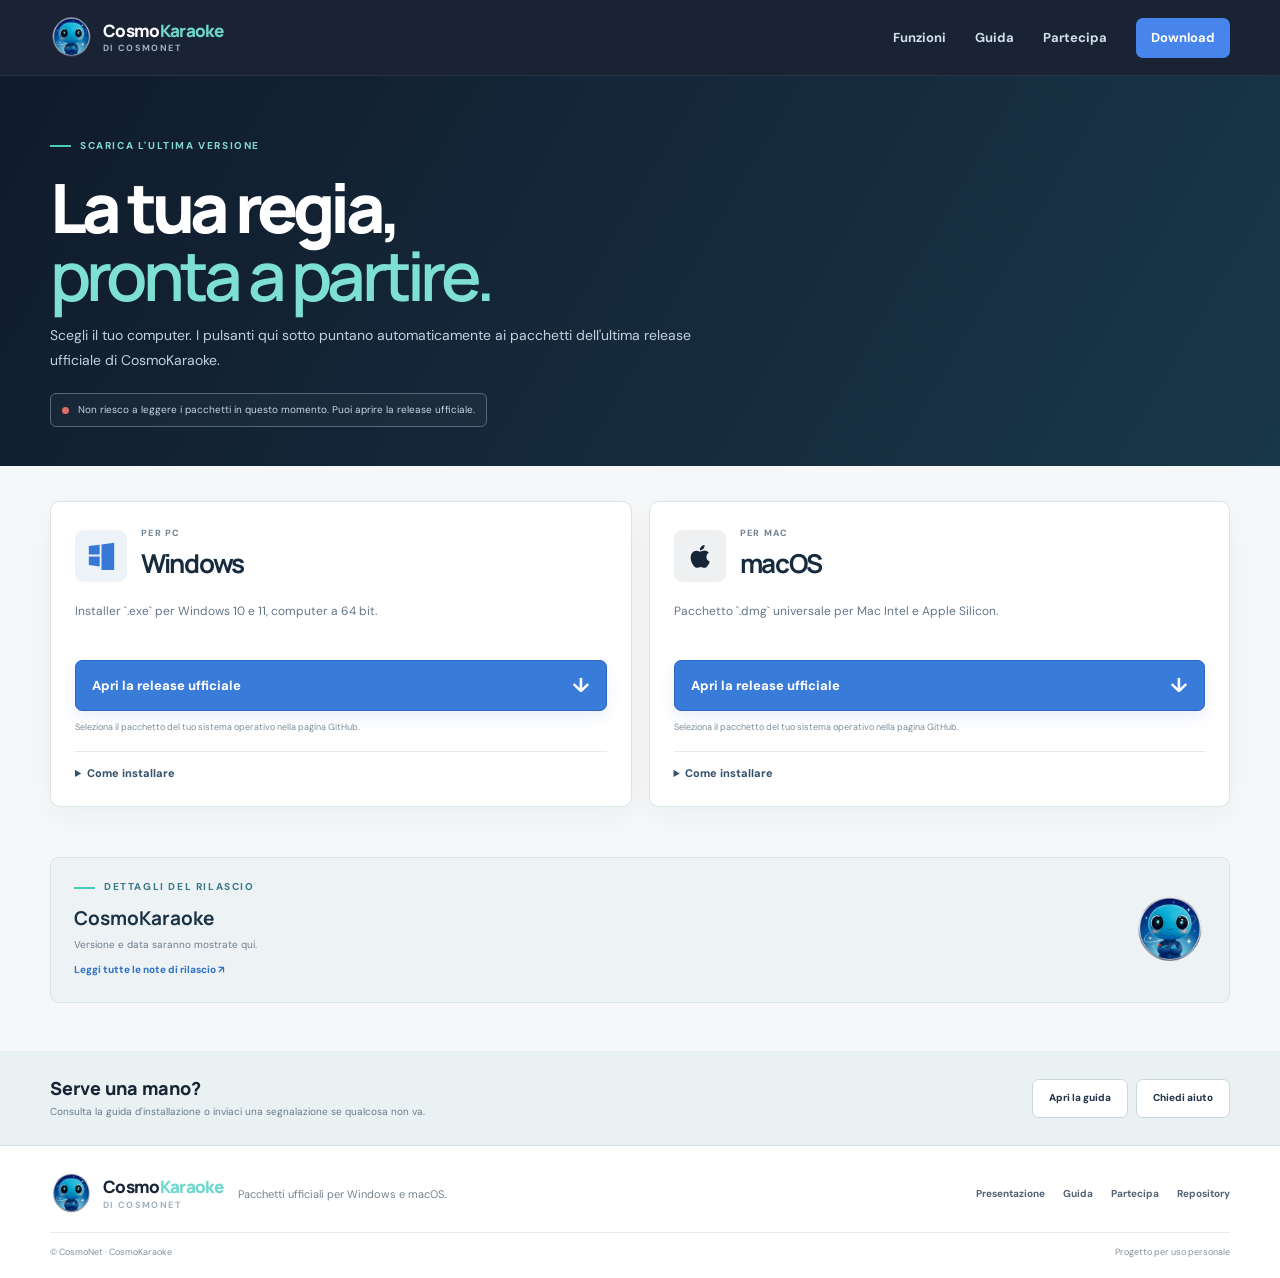
==== download.html @ 73a0da3c "Add dynamic Windows and macOS download page" ====
<!doctype html>
<html lang="it">
  <head>
    <meta charset="utf-8" />
    <meta name="viewport" content="width=device-width, initial-scale=1" />
    <meta name="theme-color" content="#101b2b" />
    <meta name="description" content="Scarica CosmoKaraoke per Windows o macOS. La pagina seleziona automaticamente i pacchetti dell'ultima versione disponibile." />
    <title>Download CosmoKaraoke per Windows e macOS</title>
    <link rel="icon" href="./assets/cosmonet-mascot.png" type="image/png" />
    <link rel="stylesheet" href="./styles.css" />
    <link rel="stylesheet" href="./download.css" />
    <script src="./download.js" defer></script>
  </head>
  <body class="download-page">
    <a class="skip-link" href="#contenuto">Vai al contenuto</a>
    <header class="site-header"><a class="brand" href="./index.html"><img src="./assets/cosmonet-mascot.png" alt="" /><span>Cosmo<span>Karaoke</span><small>di CosmoNet</small></span></a><nav aria-label="Navigazione principale"><a href="./index.html#funzioni">Funzioni</a><a href="./guida.html">Guida</a><a href="./feedback.html">Partecipa</a><a class="nav-download" href="./download.html" aria-current="page">Download</a></nav></header>
    <main id="contenuto">
      <section class="download-hero"><div class="section-wrap"><p class="eyebrow"><span></span> SCARICA L'ULTIMA VERSIONE</p><h1>La tua regia,<br /><em>pronta a partire.</em></h1><p>Scegli il tuo computer. I pulsanti qui sotto puntano automaticamente ai pacchetti dell'ultima release ufficiale di CosmoKaraoke.</p><div class="release-status" role="status" aria-live="polite"><span class="status-dot"></span><span id="release-status-text">Controllo la versione disponibile…</span></div></div></section>

      <section class="section-wrap download-options" aria-label="Scegli il tuo sistema operativo">
        <article class="download-card" id="windows-card">
          <div class="download-card-heading"><span class="os-icon windows-icon" aria-hidden="true"><svg viewBox="0 0 32 32"><path d="M2 5.6 14 4v11H2V5.6Zm14-1.8 14-2v17H16V3.8ZM2 17h12v11L2 26.4V17Zm14 0h14v17l-14-2V17Z"/></svg></span><div><p class="card-eyebrow">PER PC</p><h2>Windows</h2></div></div>
          <p class="download-description">Installer `.exe` per Windows 10 e 11, computer a 64 bit.</p>
          <a class="download-button" id="windows-download" href="https://github.com/CosmoNetinfo/CosmoKaraoke/releases/latest" aria-describedby="windows-file"><span>Scarica per Windows</span><span aria-hidden="true">↓</span></a>
          <p class="file-meta" id="windows-file">Pacchetto: caricamento…</p>
          <details class="install-details"><summary>Come installare</summary><ol><li>Scarica il file `.exe` dal pulsante.</li><li>Aprilo e segui i passaggi dell'installazione.</li><li>Avvia CosmoKaraoke dal menu Start o dal collegamento creato.</li></ol><p>Il pacchetto attuale non è firmato con un certificato di distribuzione; Windows potrebbe mostrare un avviso. Controlla che il download provenga dalla release ufficiale prima di installarlo.</p></details>
        </article>
        <article class="download-card" id="mac-card">
          <div class="download-card-heading"><span class="os-icon apple-icon" aria-hidden="true"><svg viewBox="0 0 32 32"><path d="M22.8 17.1c0-3 2.5-4.4 2.6-4.5-1.4-2-3.6-2.3-4.4-2.4-1.9-.2-3.7 1.1-4.7 1.1s-2.5-1.1-4.1-1c-2.1 0-4 1.2-5.1 3-2.2 3.8-.6 9.3 1.6 12.3 1.1 1.5 2.3 3.1 3.9 3 1.6-.1 2.2-1 4.1-1s2.5 1 4.2 1c1.7 0 2.7-1.5 3.8-3.1 1.2-1.7 1.7-3.4 1.7-3.5-.1 0-3.5-1.3-3.5-4.9ZM19.7 8.2c.8-1 1.4-2.5 1.2-4-1.2.1-2.8.8-3.7 1.8-.8.9-1.5 2.4-1.3 3.8 1.4.1 2.9-.6 3.8-1.6Z"/></svg></span><div><p class="card-eyebrow">PER MAC</p><h2>macOS</h2></div></div>
          <p class="download-description">Pacchetto `.dmg` universale per Mac Intel e Apple Silicon.</p>
          <a class="download-button" id="mac-download" href="https://github.com/CosmoNetinfo/CosmoKaraoke/releases/latest" aria-describedby="mac-file"><span>Scarica per macOS</span><span aria-hidden="true">↓</span></a>
          <p class="file-meta" id="mac-file">Pacchetto: caricamento…</p>
          <details class="install-details"><summary>Come installare</summary><ol><li>Scarica e apri il file `.dmg`.</li><li>Trascina CosmoKaraoke nella cartella Applicazioni.</li><li>Apri l'app da Applicazioni.</li></ol><p>La versione attuale non è firmata e notarizzata con un certificato Apple. macOS potrebbe mostrare un avviso di sicurezza. Scarica solo dal collegamento ufficiale; non disattivare le protezioni se non sei sicuro della provenienza.</p></details>
        </article>
      </section>

      <section class="download-release section-wrap"><div><p class="eyebrow"><span></span> DETTAGLI DEL RILASCIO</p><h2 id="release-title">CosmoKaraoke</h2><p id="release-date">Versione e data saranno mostrate qui.</p><a id="release-notes" href="https://github.com/CosmoNetinfo/CosmoKaraoke/releases/latest">Leggi tutte le note di rilascio ↗</a></div><img src="./assets/cosmonet-mascot.png" alt="Mascotte CosmoNet" loading="lazy" /></section>

      <section class="download-help"><div class="section-wrap"><div><h2>Serve una mano?</h2><p>Consulta la guida d'installazione o inviaci una segnalazione se qualcosa non va.</p></div><div><a class="button secondary" href="./guida.html#primo-avvio">Apri la guida</a><a class="button secondary" href="./feedback.html">Chiedi aiuto</a></div></div></section>
    </main>
    <footer class="site-footer"><div class="footer-top"><a class="brand" href="./index.html"><img src="./assets/cosmonet-mascot.png" alt="" /><span>Cosmo<span>Karaoke</span><small>di CosmoNet</small></span></a><p>Pacchetti ufficiali per Windows e macOS.</p><nav aria-label="Collegamenti"><a href="./index.html">Presentazione</a><a href="./guida.html">Guida</a><a href="./feedback.html">Partecipa</a><a href="https://github.com/CosmoNetinfo/CosmoKaraoke">Repository</a></nav></div><div class="footer-bottom"><span>© CosmoNet · CosmoKaraoke</span><span>Progetto per uso personale</span></div></footer>
  </body>
</html>
---- styles.css ----
@import url('https://fonts.googleapis.com/css2?family=DM+Sans:wght@400;500;600;700&family=Manrope:wght@400;500;600;700;800&display=swap');
:root{color-scheme:light;--ink:#172536;--navy:#101b2b;--navy2:#17283b;--blue:#3f7be8;--cyan:#48cdb5;--paper:#f5f7f8;--white:#fff;--muted:#617182;--line:#dce3e8;--max:1180px}*{box-sizing:border-box}html{scroll-behavior:smooth;scroll-padding-top:92px}body{margin:0;min-width:320px;background:var(--paper);color:var(--ink);font-family:'DM Sans','Segoe UI',sans-serif;line-height:1.65;-webkit-font-smoothing:antialiased}a{color:inherit;text-decoration:none}a:focus-visible{outline:3px solid #61d4c1;outline-offset:4px;border-radius:4px}img{max-width:100%}.skip-link{position:fixed;z-index:99;top:12px;left:12px;padding:10px 14px;background:white;transform:translateY(-160%)}.skip-link:focus{transform:translateY(0)}.section-wrap{width:min(var(--max),calc(100% - 48px));margin-inline:auto}.site-header{position:sticky;top:0;z-index:20;display:flex;min-height:76px;align-items:center;justify-content:space-between;padding-inline:max(24px,calc((100vw - var(--max))/2));border-bottom:1px solid #ffffff13;background:rgba(16,27,43,.96);color:white;backdrop-filter:blur(14px)}.brand{display:flex;align-items:center;gap:10px;font:800 17px/1.1 Manrope,sans-serif;letter-spacing:-.04em}.brand img{width:43px;height:43px;object-fit:contain;border-radius:50%}.brand span span{color:#6bd8cd}.brand small{display:block;margin-top:4px;color:#9fb1c0;font:700 9px/1 'DM Sans',sans-serif;letter-spacing:.15em;text-transform:uppercase}.site-header nav{display:flex;align-items:center;gap:29px;font-size:13px;font-weight:700;color:#d3deeb}.site-header nav a:hover{color:#77dfd0}.site-header .nav-download{display:inline-flex;min-height:40px;align-items:center;gap:7px;padding:0 15px;border-radius:7px;background:#4784ec;color:#fff}.site-header .nav-download:hover{background:#6196f1;color:white}.hero{display:grid;grid-template-columns:.77fr 1.23fr;align-items:center;gap:52px;padding-block:76px 66px}.hero-copy{padding-block:10px}.eyebrow{display:flex;align-items:center;gap:9px;margin:0;color:#3c7b8c;font-size:10px;font-weight:800;letter-spacing:.16em;text-transform:uppercase}.eyebrow>span{width:21px;height:2px;background:var(--cyan)}h1,h2,h3{font-family:Manrope,'Segoe UI',sans-serif}h1{margin:20px 0 19px;color:var(--navy);font-size:clamp(50px,5.4vw,74px);font-weight:800;line-height:.99;letter-spacing:-.075em}h1 em,h2 em{color:#3978d9;font-weight:600;font-style:normal}.hero-lede{max-width:475px;margin:0;color:#596b7d;font-size:16px;line-height:1.8}.hero-actions{display:flex;flex-wrap:wrap;gap:10px;margin-top:25px}.button{display:inline-flex;min-height:46px;align-items:center;justify-content:center;gap:8px;padding:0 16px;border:1px solid transparent;border-radius:7px;font-size:12px;font-weight:800;transition:transform .16s,background .16s,border-color .16s}.button:hover{transform:translateY(-1px)}.primary{background:#3d79de;color:white;box-shadow:0 7px 18px #326dc52d}.primary:hover{background:#2f68c6}.secondary{border-color:#cbd8e0;background:#fff;color:#21364b}.secondary:hover{border-color:#87a9c1;background:#f7fafc}.platforms{display:flex;align-items:center;gap:9px;margin-top:18px;color:#637487;font-size:11px;font-weight:600}.platform-dot{width:8px;height:8px;border-radius:50%;background:#47bca9}.sep{color:#a8b3bd}.hero-mascot{display:flex;align-items:center;gap:9px;margin-top:22px}.hero-mascot img{width:40px;height:40px;object-fit:contain}.hero-mascot b,.hero-mascot small{display:block}.hero-mascot b{font-size:11px}.hero-mascot small{color:#7c8a99;font-size:10px}.hero-product{overflow:hidden;margin:0;border:1px solid #bccbd6;border-radius:13px;background:white;box-shadow:0 22px 60px #182a3b21;transform:perspective(1400px) rotateY(-2deg)}.window-bar{display:flex;height:39px;align-items:center;justify-content:space-between;padding:0 13px;background:#17283b;color:#cad6e2;font-size:9px}.window-bar>span:first-child{display:flex;gap:5px}.window-bar i{width:7px;height:7px;border-radius:50%;background:#718398}.window-bar>span:last-child{color:#71daca;font-size:8px;font-weight:800;letter-spacing:.1em}.hero-product>img{display:block;width:100%;height:auto}.hero-product figcaption{padding:9px 12px;color:#6b7e90;font-size:10px}.quick-facts{display:grid;grid-template-columns:repeat(3,1fr);margin:0 auto 88px;padding-block:20px;border-block:1px solid var(--line)}.quick-facts div{padding:0 25px;border-right:1px solid var(--line)}.quick-facts div:first-child{padding-left:0}.quick-facts div:last-child{border:0}.quick-facts b,.quick-facts span{display:block}.quick-facts b{font:700 14px Manrope,sans-serif}.quick-facts span{margin-top:3px;color:#708091;font-size:11px}.intro{display:grid;grid-template-columns:1fr .65fr;align-items:end;gap:40px;margin-bottom:31px}.intro h2,.audio-layout h2,.steps h2{margin:15px 0 0;font-size:clamp(34px,4.2vw,51px);line-height:1.08;letter-spacing:-.06em}.intro-copy{max-width:440px;margin:0 0 4px;color:#607181;font-size:13px}.feature-grid{display:grid;grid-template-columns:1fr 1fr;gap:15px;margin-bottom:90px}.feature-card{overflow:hidden;padding:25px;border:1px solid #dce4e8;border-radius:10px;background:#fff}.feature-card h3{margin:11px 0 8px;font-size:20px;line-height:1.23;letter-spacing:-.045em}.feature-card p{margin:0;color:#657586;font-size:12px;line-height:1.75}.feature-card .number{color:#478b9a;font-size:9px;font-weight:800;letter-spacing:.13em}.feature-card>a,.feature-text>a,.steps-heading>a{display:inline-block;margin-top:15px;color:#3372c8;font-size:11px;font-weight:800}.feature-card>a span,.feature-text>a span,.steps-heading>a span{margin-left:5px}.feature-wide{grid-column:1/-1;display:grid;grid-template-columns:.58fr 1.42fr;gap:25px;align-items:center;padding:18px}.feature-wide img{display:block;width:100%;border:1px solid #cbd7df;border-radius:7px}.feature-text{padding:15px}.feature-wide h3{font-size:24px}.mini-queue{display:grid;gap:8px;margin-top:21px}.mini-queue span{display:flex;align-items:center;gap:10px;padding:9px 10px;border:1px solid #e0e7ea;border-radius:6px;background:#f7f9fa;color:#475a6c;font-size:10px}.mini-queue i{color:#327ed2;font-size:9px;font-style:normal;font-weight:800}.mini-queue b{margin-left:auto;color:#47bda9}.image-card img{display:block;width:100%;margin-top:20px;border:1px solid #d6e0e5;border-radius:7px}.audio-story{padding-block:72px;background:var(--navy);color:#f5f8fc}.audio-layout{display:grid;grid-template-columns:.65fr 1.35fr;align-items:center;gap:55px}.audio-layout .eyebrow{color:#89c9cc}.audio-layout h2{margin-bottom:15px;color:#fff}.audio-layout h2 em{color:#7de0d2}.audio-layout>div>p:not(.eyebrow){max-width:410px;margin:0 0 20px;color:#b6c5d2;font-size:13px}.audio-layout .secondary{border-color:#52677b;background:transparent;color:#f2f7fb}.audio-layout .secondary:hover{background:#1c3044}.audio-layout figure{margin:0}.audio-layout figure img{display:block;width:100%;border:1px solid #4a6379;border-radius:8px}.audio-layout figcaption{margin-top:8px;color:#9aafbf;font-size:10px}.steps{display:grid;grid-template-columns:.7fr 1.3fr;gap:70px;padding-block:82px}.steps h2{margin-bottom:15px}.steps-heading>a{margin-top:9px}.steps ol{display:grid;gap:10px;margin:0;padding:0;list-style:none}.steps li{display:flex;align-items:flex-start;gap:16px;padding:17px 18px;border:1px solid #dce4e8;border-radius:8px;background:white}.steps li i{display:grid;width:32px;height:32px;flex:0 0 32px;place-items:center;border-radius:7px;background:#e7f4f2;color:#318b81;font-size:10px;font-style:normal;font-weight:800}.steps li b,.steps li span{display:block}.steps li b{font:700 14px Manrope,sans-serif}.steps li span{margin-top:3px;color:#6b7b89;font-size:11px}.honesty{padding-block:38px;background:#e9f0f2}.honesty-inner{display:grid;grid-template-columns:64px 1fr auto;align-items:center;gap:22px}.honesty-inner>img{width:62px}.honesty h2{margin:7px 0;color:#1d3447;font:750 21px Manrope,sans-serif;letter-spacing:-.04em}.honesty p:not(.eyebrow){max-width:730px;margin:0;color:#536979;font-size:11px;line-height:1.7}.honesty-inner>a{color:#3372c8;font-size:11px;font-weight:800;white-space:nowrap}.last-call{display:flex;align-items:center;justify-content:space-between;gap:30px;margin-block:70px;padding:39px 43px;border-radius:11px;background:linear-gradient(115deg,#132337,#1d3a4b);color:white}.last-call .eyebrow{color:#91d7d3}.last-call h2{margin:12px 0 8px;font:800 clamp(28px,4vw,43px)/1.06 Manrope,sans-serif;letter-spacing:-.06em}.last-call h2 em{color:#7de0d2;font-style:normal}.last-call p:not(.eyebrow){margin:0;color:#b6c7d3;font-size:12px}.last-call>div:last-child{display:flex;flex-direction:column;align-items:stretch;gap:8px}.outline-light{border-color:#557083;color:white}.outline-light:hover{background:#ffffff10}.site-footer{padding:26px max(24px,calc((100vw - var(--max))/2)) 18px;border-top:1px solid #d7e0e5;background:#fff}.footer-top{display:grid;grid-template-columns:auto 1fr auto;align-items:center;gap:15px}.footer-top>p{margin:0;color:#758490;font-size:11px}.footer-top nav{display:flex;gap:18px;color:#506274;font-size:10px;font-weight:700}.footer-top nav a:hover{color:#2873c8}.footer-bottom{display:flex;justify-content:space-between;margin-top:17px;padding-top:12px;border-top:1px solid #e5eaed;color:#82909b;font-size:9px}
/* Guida */
.guide-hero{padding-block:64px 48px;background:var(--navy);color:white}.guide-hero .eyebrow{color:#8cd8d1}.guide-hero h1{margin:17px 0 12px;color:white;font-size:clamp(48px,6vw,68px)}.guide-hero h1 em{color:#7de0d2}.guide-hero>div>p:not(.eyebrow){max-width:620px;color:#c0ccd6;font-size:14px}.guide-meta{display:flex;flex-wrap:wrap;gap:8px;margin-top:19px}.guide-meta span{padding:5px 9px;border:1px solid #405568;border-radius:20px;color:#d0dce4;font-size:10px}.guide-layout{display:grid;grid-template-columns:220px minmax(0,760px);justify-content:space-between;gap:55px;padding-block:48px 90px}.guide-toc{position:sticky;top:100px;align-self:start;display:grid;gap:4px;padding:16px;border:1px solid #dce4e8;border-radius:8px;background:#fff}.guide-toc b{margin:0 0 8px;font:800 11px Manrope,sans-serif}.guide-toc a{padding:6px 7px;border-radius:4px;color:#566a7b;font-size:10px}.guide-toc a:hover{background:#edf5f7;color:#216c9c}.guide-toc .toc-home{margin-top:8px;border-top:1px solid #e2e8eb;padding-top:11px;color:#3372c8;font-weight:700}.guide-content{min-width:0}.guide-intro{margin:0 0 31px;padding:18px 20px;border-left:3px solid #48bcae;background:#e9f4f3;color:#425c69;font-size:13px}.guide-content section{position:relative;margin:0;padding:29px 0;border-top:1px solid #dce4e8;scroll-margin-top:90px}.guide-content .number{display:block;margin-bottom:4px;color:#398e91;font-size:9px;font-weight:800;letter-spacing:.12em}.guide-content h2{margin:0 0 13px;color:#172c40;font-size:24px;line-height:1.25;letter-spacing:-.04em}.guide-content h3{margin:19px 0 7px;color:#20384b;font-size:16px}.guide-content p,.guide-content li{color:#566b7b;font-size:12px;line-height:1.8}.guide-content p{margin:0 0 12px}.guide-content ul,.guide-content ol{padding-left:20px}.guide-content li{padding:2px 0}.guide-content a{color:#286bc1;text-decoration:underline;text-underline-offset:2px}.guide-content b{color:#2d4457}.guide-image{margin:18px 0 5px;padding:8px;border:1px solid #d5e0e5;border-radius:8px;background:white}.guide-image img{display:block;width:100%;border-radius:4px}.guide-image figcaption{padding:7px 4px 1px;color:#72818d;font-size:10px}.guide-content details{margin:8px 0;border:1px solid #dce4e8;border-radius:6px;background:#fff}.guide-content summary{padding:10px 13px;color:#30495d;font-size:11px;font-weight:800;cursor:pointer}.guide-content details p{padding:0 13px 12px}.guide-updated{margin-top:22px!important;color:#7a8994!important;font-size:10px!important}.guide-page .site-footer{margin-top:0}
@media(max-width:960px){.hero{grid-template-columns:1fr;gap:35px;padding-block:55px}.hero-copy{max-width:700px}.hero-product{transform:none}.hero-product>img{width:100%}.intro{grid-template-columns:1fr;gap:15px}.audio-layout{grid-template-columns:1fr;gap:28px}.steps{grid-template-columns:1fr;gap:25px}.guide-layout{grid-template-columns:180px minmax(0,1fr);gap:30px}.footer-top{grid-template-columns:auto 1fr}.footer-top nav{grid-column:1/-1;flex-wrap:wrap}.honesty-inner{grid-template-columns:58px 1fr}.honesty-inner>a{grid-column:2}}@media(max-width:650px){.section-wrap{width:calc(100% - 32px)}.site-header{min-height:65px;padding-inline:16px}.brand{font-size:15px}.brand img{width:37px;height:37px}.site-header nav{gap:12px;font-size:11px}.site-header nav a:not(.nav-download){display:none}.hero{padding-block:40px 38px}.hero h1{font-size:52px}.hero-lede{font-size:14px}.hero-actions{gap:8px}.button{min-height:43px;padding-inline:12px;font-size:11px}.platforms{font-size:9px}.hero-product{border-radius:8px}.window-bar{height:32px}.window-bar b{font-size:8px}.hero-product figcaption{font-size:9px}.quick-facts{grid-template-columns:1fr;margin-bottom:58px;padding-block:5px}.quick-facts div,.quick-facts div:first-child{padding:12px 0;border-right:0;border-bottom:1px solid var(--line)}.quick-facts div:last-child{border-bottom:0}.quick-facts b{font-size:13px}.intro{margin-bottom:22px}.intro h2,.audio-layout h2,.steps h2{font-size:36px}.feature-grid{grid-template-columns:1fr;margin-bottom:55px}.feature-wide{grid-column:auto;grid-template-columns:1fr;gap:10px}.feature-wide img{order:-1}.feature-text{padding:10px 4px}.feature-card{padding:19px}.feature-card h3{font-size:18px}.audio-story{padding-block:49px}.steps{padding-block:55px}.honesty-inner{grid-template-columns:42px 1fr;gap:13px}.honesty-inner>img{width:42px}.honesty h2{font-size:17px}.last-call{flex-direction:column;align-items:flex-start;margin-block:48px;padding:26px 22px}.last-call>div:last-child{width:100%;flex-direction:row;flex-wrap:wrap}.site-footer{padding:22px 16px 15px}.footer-top{grid-template-columns:1fr}.footer-top nav{grid-column:auto;gap:10px 15px}.footer-bottom{flex-direction:column;gap:4px}.guide-hero{padding-block:43px 35px}.guide-hero h1{font-size:51px}.guide-layout{display:block;padding-block:25px 55px}.guide-toc{position:static;grid-template-columns:1fr 1fr;margin-bottom:25px}.guide-toc b,.guide-toc .toc-home{grid-column:1/-1}.guide-content h2{font-size:21px}.guide-content p,.guide-content li{font-size:11px}}
@media(prefers-reduced-motion:reduce){html{scroll-behavior:auto}*,*::before,*::after{scroll-behavior:auto!important;transition-duration:.01ms!important;animation-duration:.01ms!important}}
---- download.css ----
.download-hero{padding-block:62px 39px;background:linear-gradient(120deg,#101b2b,#19374a);color:white}.download-hero .eyebrow{color:#82d5cc}.download-hero h1{margin:18px 0 13px;color:#fff;font-size:clamp(46px,6vw,68px);line-height:1;letter-spacing:-.07em}.download-hero h1 em{color:#7de0d2}.download-hero>div>p:not(.eyebrow){max-width:650px;color:#c3d1dc;font-size:14px;line-height:1.8}.release-status{display:flex;width:max-content;max-width:100%;align-items:center;gap:9px;margin-top:20px;padding:8px 11px;border:1px solid #52697a;border-radius:6px;background:#ffffff08;color:#c7d5e0;font-size:10px}.status-dot{width:7px;height:7px;flex:0 0 7px;border-radius:50%;background:#d8a04e}.release-status.is-ready .status-dot{background:#4dc6a6}.release-status.is-partial .status-dot{background:#e4ad5c}.release-status.is-error .status-dot{background:#e16d68}.download-options{display:grid;grid-template-columns:1fr 1fr;gap:17px;padding-block:35px 50px}.download-card{padding:24px;border:1px solid #dbe4e8;border-radius:10px;background:#fff;box-shadow:0 10px 28px #2133440a}.download-card-heading{display:flex;align-items:center;gap:14px}.os-icon{display:grid;width:52px;height:52px;flex:0 0 52px;place-items:center;border-radius:9px;background:#edf3f8}.os-icon svg{width:29px;height:29px;fill:#3779d3}.apple-icon{background:#eff0f1}.apple-icon svg{width:30px;height:30px;fill:#172536}.card-eyebrow{margin:0;color:#728493;font-size:9px;font-weight:800;letter-spacing:.14em}.download-card h2{margin:1px 0 0;color:#172b3f;font-size:26px;letter-spacing:-.05em}.download-description{min-height:41px;margin:17px 0;color:#647789;font-size:12px}.download-button{display:flex;min-height:51px;align-items:center;justify-content:space-between;gap:12px;padding:0 16px;border:1px solid #2c69be;border-radius:7px;background:#397bd8;color:white;font-size:13px;font-weight:800;box-shadow:0 6px 15px #3471c21c;transition:background .16s,transform .16s}.download-button:hover{transform:translateY(-1px);background:#2d67bc}.download-button>span:last-child{font-size:20px}.file-meta{min-height:17px;margin:9px 0 14px;color:#7c8d99;font-size:9px;overflow-wrap:anywhere}.install-details{border-top:1px solid #e4e9ec;padding-top:12px}.install-details summary{color:#35526b;font-size:11px;font-weight:800;cursor:pointer}.install-details ol{margin:10px 0;padding-left:20px;color:#576c7d;font-size:10px;line-height:1.8}.install-details p{margin:8px 0 0;color:#8a693c;font-size:9px;line-height:1.65}.download-release{display:flex;align-items:center;justify-content:space-between;gap:30px;margin-bottom:48px;padding:21px 23px;border:1px solid #dce4e8;border-radius:8px;background:#edf3f5}.download-release h2{margin:7px 0 3px;color:#1a3145;font-size:19px}.download-release>div>p:not(.eyebrow){margin:0;color:#6c7d89;font-size:10px}.download-release a{display:inline-block;margin-top:8px;color:#3072c5;font-size:10px;font-weight:800}.download-release>img{width:72px;height:72px;object-fit:contain}.download-help{padding-block:25px;background:#eaf1f3}.download-help>.section-wrap{display:flex;align-items:center;justify-content:space-between;gap:25px}.download-help h2{margin:0 0 4px;font:800 18px Manrope,sans-serif}.download-help p{margin:0;color:#677b8b;font-size:10px}.download-help>div>div:last-child{display:flex;gap:8px}.download-help .button{min-height:39px;font-size:10px}
@media(max-width:650px){.download-hero{padding-block:43px 31px}.download-hero h1{font-size:48px}.download-hero>div>p:not(.eyebrow){font-size:12px}.release-status{font-size:9px}.download-options{grid-template-columns:1fr;gap:12px;padding-block:22px 35px}.download-card{padding:18px}.download-card h2{font-size:23px}.download-description{min-height:auto}.download-release{margin-bottom:32px;padding:16px}.download-release>img{width:52px;height:52px}.download-help>.section-wrap{align-items:flex-start;flex-direction:column}.download-help>div>div:last-child{width:100%;flex-wrap:wrap}}
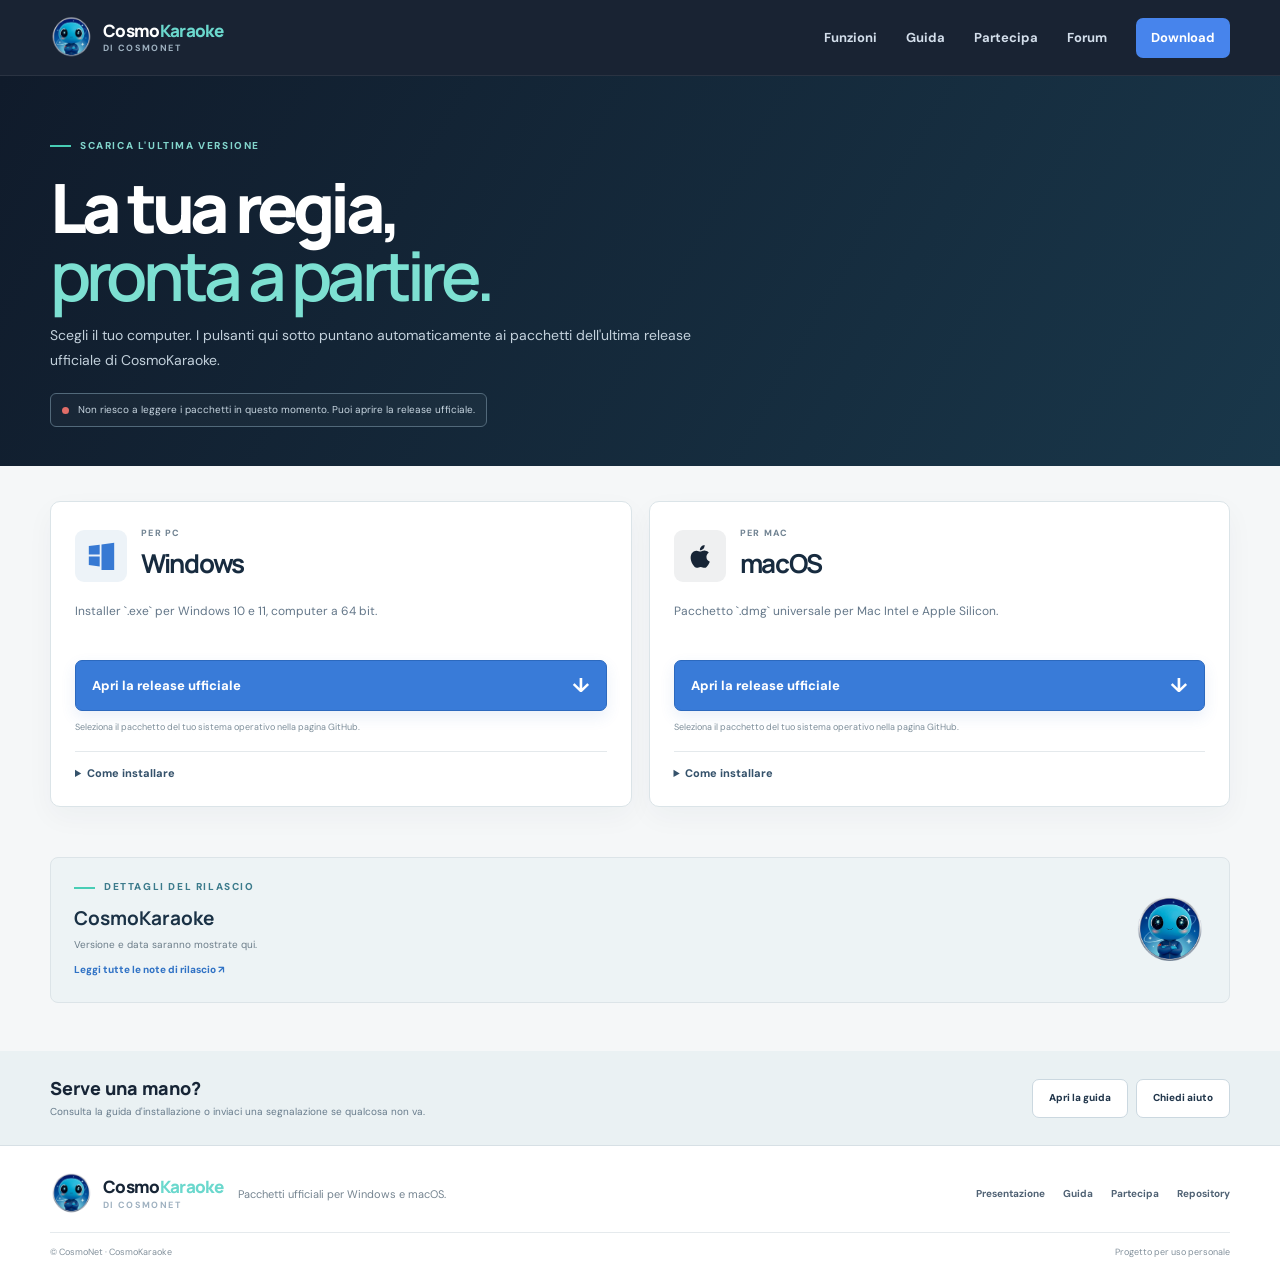
==== commit 77d82cdd: "Add direct forum link to site navigation" ====
--- a/download.html
+++ b/download.html
@@ -13,7 +13,7 @@
   </head>
   <body class="download-page">
     <a class="skip-link" href="#contenuto">Vai al contenuto</a>
-    <header class="site-header"><a class="brand" href="./index.html"><img src="./assets/cosmonet-mascot.png" alt="" /><span>Cosmo<span>Karaoke</span><small>di CosmoNet</small></span></a><nav aria-label="Navigazione principale"><a href="./index.html#funzioni">Funzioni</a><a href="./guida.html">Guida</a><a href="./feedback.html">Partecipa</a><a class="nav-download" href="./download.html" aria-current="page">Download</a></nav></header>
+    <header class="site-header"><a class="brand" href="./index.html"><img src="./assets/cosmonet-mascot.png" alt="" /><span>Cosmo<span>Karaoke</span><small>di CosmoNet</small></span></a><nav aria-label="Navigazione principale"><a href="./index.html#funzioni">Funzioni</a><a href="./guida.html">Guida</a><a href="./feedback.html">Partecipa</a><a class="forum-link" href="https://github.com/CosmoNetinfo/CosmoKaraoke/discussions">Forum</a><a class="nav-download" href="./download.html" aria-current="page">Download</a></nav></header>
     <main id="contenuto">
       <section class="download-hero"><div class="section-wrap"><p class="eyebrow"><span></span> SCARICA L'ULTIMA VERSIONE</p><h1>La tua regia,<br /><em>pronta a partire.</em></h1><p>Scegli il tuo computer. I pulsanti qui sotto puntano automaticamente ai pacchetti dell'ultima release ufficiale di CosmoKaraoke.</p><div class="release-status" role="status" aria-live="polite"><span class="status-dot"></span><span id="release-status-text">Controllo la versione disponibile…</span></div></div></section>
 
--- a/styles.css
+++ b/styles.css
@@ -4,3 +4,4 @@
 .guide-hero{padding-block:64px 48px;background:var(--navy);color:white}.guide-hero .eyebrow{color:#8cd8d1}.guide-hero h1{margin:17px 0 12px;color:white;font-size:clamp(48px,6vw,68px)}.guide-hero h1 em{color:#7de0d2}.guide-hero>div>p:not(.eyebrow){max-width:620px;color:#c0ccd6;font-size:14px}.guide-meta{display:flex;flex-wrap:wrap;gap:8px;margin-top:19px}.guide-meta span{padding:5px 9px;border:1px solid #405568;border-radius:20px;color:#d0dce4;font-size:10px}.guide-layout{display:grid;grid-template-columns:220px minmax(0,760px);justify-content:space-between;gap:55px;padding-block:48px 90px}.guide-toc{position:sticky;top:100px;align-self:start;display:grid;gap:4px;padding:16px;border:1px solid #dce4e8;border-radius:8px;background:#fff}.guide-toc b{margin:0 0 8px;font:800 11px Manrope,sans-serif}.guide-toc a{padding:6px 7px;border-radius:4px;color:#566a7b;font-size:10px}.guide-toc a:hover{background:#edf5f7;color:#216c9c}.guide-toc .toc-home{margin-top:8px;border-top:1px solid #e2e8eb;padding-top:11px;color:#3372c8;font-weight:700}.guide-content{min-width:0}.guide-intro{margin:0 0 31px;padding:18px 20px;border-left:3px solid #48bcae;background:#e9f4f3;color:#425c69;font-size:13px}.guide-content section{position:relative;margin:0;padding:29px 0;border-top:1px solid #dce4e8;scroll-margin-top:90px}.guide-content .number{display:block;margin-bottom:4px;color:#398e91;font-size:9px;font-weight:800;letter-spacing:.12em}.guide-content h2{margin:0 0 13px;color:#172c40;font-size:24px;line-height:1.25;letter-spacing:-.04em}.guide-content h3{margin:19px 0 7px;color:#20384b;font-size:16px}.guide-content p,.guide-content li{color:#566b7b;font-size:12px;line-height:1.8}.guide-content p{margin:0 0 12px}.guide-content ul,.guide-content ol{padding-left:20px}.guide-content li{padding:2px 0}.guide-content a{color:#286bc1;text-decoration:underline;text-underline-offset:2px}.guide-content b{color:#2d4457}.guide-image{margin:18px 0 5px;padding:8px;border:1px solid #d5e0e5;border-radius:8px;background:white}.guide-image img{display:block;width:100%;border-radius:4px}.guide-image figcaption{padding:7px 4px 1px;color:#72818d;font-size:10px}.guide-content details{margin:8px 0;border:1px solid #dce4e8;border-radius:6px;background:#fff}.guide-content summary{padding:10px 13px;color:#30495d;font-size:11px;font-weight:800;cursor:pointer}.guide-content details p{padding:0 13px 12px}.guide-updated{margin-top:22px!important;color:#7a8994!important;font-size:10px!important}.guide-page .site-footer{margin-top:0}
 @media(max-width:960px){.hero{grid-template-columns:1fr;gap:35px;padding-block:55px}.hero-copy{max-width:700px}.hero-product{transform:none}.hero-product>img{width:100%}.intro{grid-template-columns:1fr;gap:15px}.audio-layout{grid-template-columns:1fr;gap:28px}.steps{grid-template-columns:1fr;gap:25px}.guide-layout{grid-template-columns:180px minmax(0,1fr);gap:30px}.footer-top{grid-template-columns:auto 1fr}.footer-top nav{grid-column:1/-1;flex-wrap:wrap}.honesty-inner{grid-template-columns:58px 1fr}.honesty-inner>a{grid-column:2}}@media(max-width:650px){.section-wrap{width:calc(100% - 32px)}.site-header{min-height:65px;padding-inline:16px}.brand{font-size:15px}.brand img{width:37px;height:37px}.site-header nav{gap:12px;font-size:11px}.site-header nav a:not(.nav-download){display:none}.hero{padding-block:40px 38px}.hero h1{font-size:52px}.hero-lede{font-size:14px}.hero-actions{gap:8px}.button{min-height:43px;padding-inline:12px;font-size:11px}.platforms{font-size:9px}.hero-product{border-radius:8px}.window-bar{height:32px}.window-bar b{font-size:8px}.hero-product figcaption{font-size:9px}.quick-facts{grid-template-columns:1fr;margin-bottom:58px;padding-block:5px}.quick-facts div,.quick-facts div:first-child{padding:12px 0;border-right:0;border-bottom:1px solid var(--line)}.quick-facts div:last-child{border-bottom:0}.quick-facts b{font-size:13px}.intro{margin-bottom:22px}.intro h2,.audio-layout h2,.steps h2{font-size:36px}.feature-grid{grid-template-columns:1fr;margin-bottom:55px}.feature-wide{grid-column:auto;grid-template-columns:1fr;gap:10px}.feature-wide img{order:-1}.feature-text{padding:10px 4px}.feature-card{padding:19px}.feature-card h3{font-size:18px}.audio-story{padding-block:49px}.steps{padding-block:55px}.honesty-inner{grid-template-columns:42px 1fr;gap:13px}.honesty-inner>img{width:42px}.honesty h2{font-size:17px}.last-call{flex-direction:column;align-items:flex-start;margin-block:48px;padding:26px 22px}.last-call>div:last-child{width:100%;flex-direction:row;flex-wrap:wrap}.site-footer{padding:22px 16px 15px}.footer-top{grid-template-columns:1fr}.footer-top nav{grid-column:auto;gap:10px 15px}.footer-bottom{flex-direction:column;gap:4px}.guide-hero{padding-block:43px 35px}.guide-hero h1{font-size:51px}.guide-layout{display:block;padding-block:25px 55px}.guide-toc{position:static;grid-template-columns:1fr 1fr;margin-bottom:25px}.guide-toc b,.guide-toc .toc-home{grid-column:1/-1}.guide-content h2{font-size:21px}.guide-content p,.guide-content li{font-size:11px}}
 @media(prefers-reduced-motion:reduce){html{scroll-behavior:auto}*,*::before,*::after{scroll-behavior:auto!important;transition-duration:.01ms!important;animation-duration:.01ms!important}}
+@media(max-width:650px){.site-header nav .forum-link{display:inline-flex!important}}
